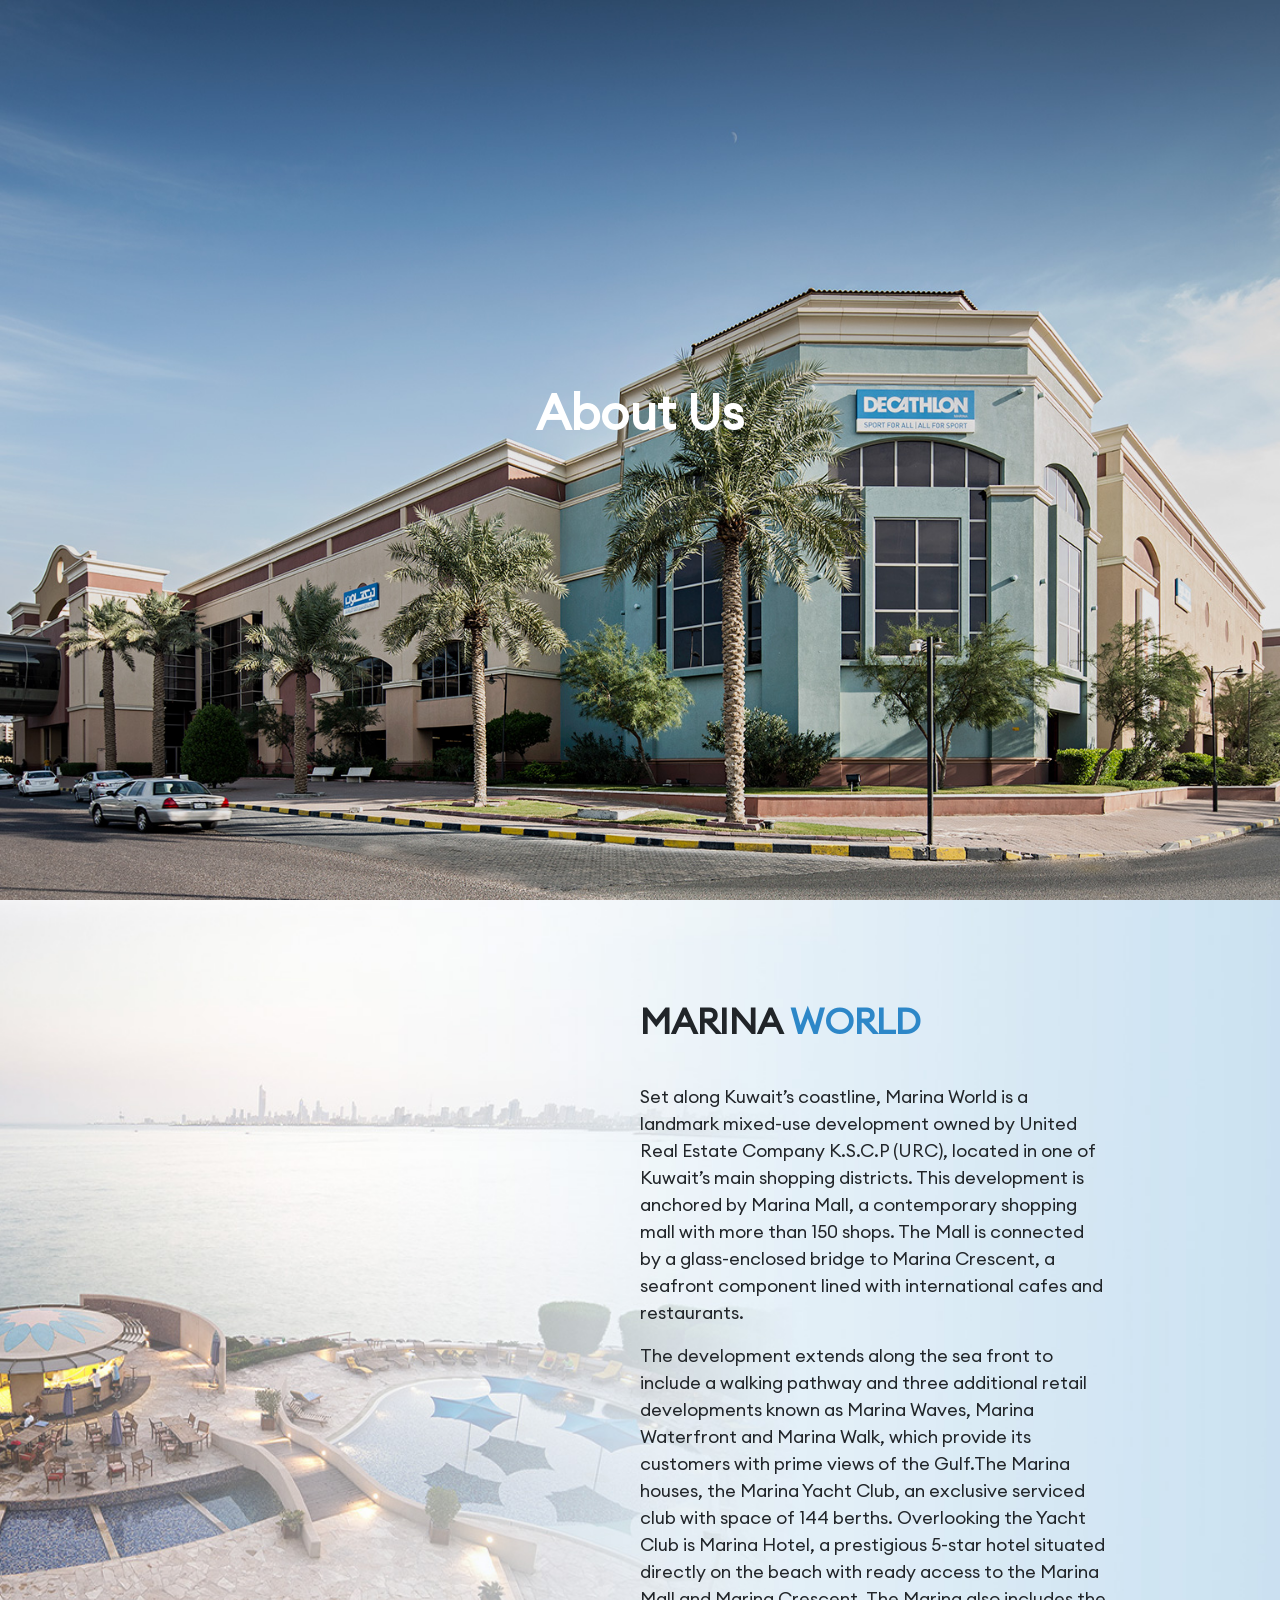
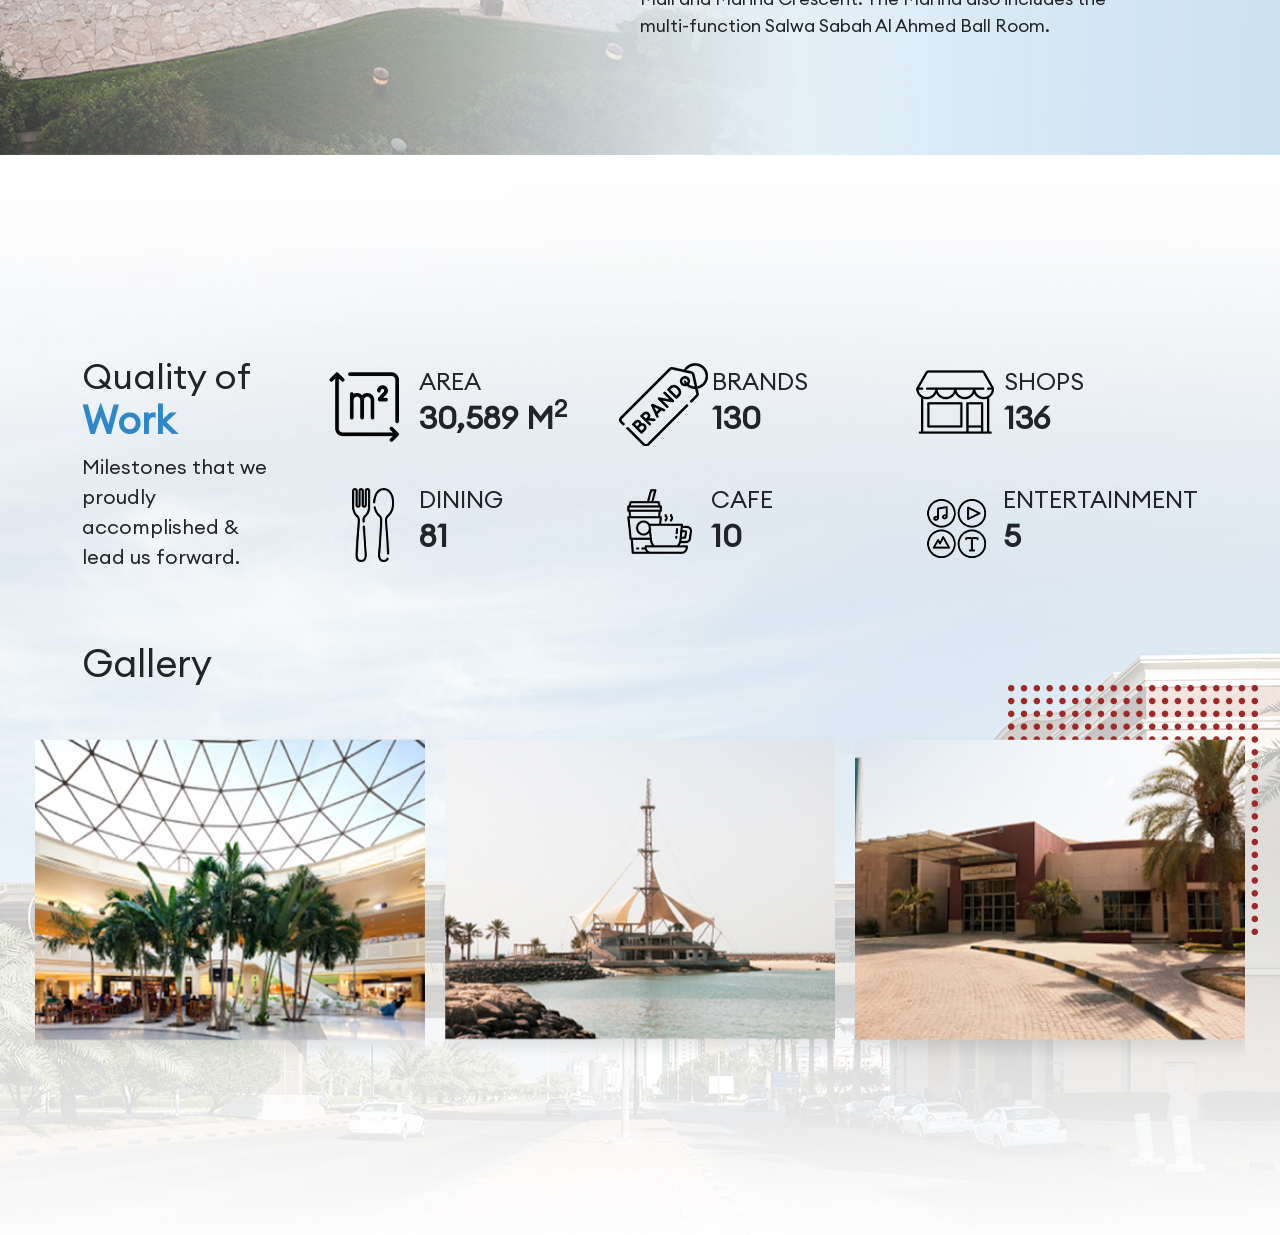
==== index.html @ edb0cd41 "renamed" ====
<!doctype html>
<html lang="en">

    <head>
        <!-- Required meta tags -->
        <meta charset="utf-8">
        <meta name="viewport" content="width=device-width, initial-scale=1">

        <!-- Bootstrap CSS -->
        <link href="https://cdn.jsdelivr.net/npm/bootstrap@5.0.2/dist/css/bootstrap.min.css" rel="stylesheet"
            integrity="sha384-EVSTQN3/azprG1Anm3QDgpJLIm9Nao0Yz1ztcQTwFspd3yD65VohhpuuCOmLASjC" crossorigin="anonymous">
        <link href="./assets/css/aboutus.css" rel="stylesheet" />
        <link rel="stylesheet" href="https://unpkg.com/aos@next/dist/aos.css" />
        <title>About Us</title>
    </head>

    <body>

        <section class="banner-about-us-background">
            <div data-aos="fade-left" data-aos-duration="1000"
            data-aos-anchor-placement="center-bottom" class="banner-content">
                <h2 class="banner-text-heading">
                    About Us
                </h2>
            </div>
        </section>

        <section class="about-us-second-marina-world-section">
            <div data-aos="fade-up"  data-aos-duration="1500"
            data-aos-anchor-placement="center-bottom" class="second-section-content-div">
                <h2>MARINA <span class="blue-text">WORLD</span></h2>
                <p>
                    Set along Kuwait’s coastline, Marina World is a landmark mixed-use development owned by
                    United Real Estate Company K.S.C.P (URC), located in one of Kuwait’s main shopping districts.
                    This development is anchored by Marina Mall, a contemporary shopping mall with more than 150 shops.
                    The Mall is connected by a glass-enclosed bridge to Marina Crescent, a seafront component lined with
                    international cafes and restaurants.
                </p>
                <p>
                    The development extends along the sea front to include a walking pathway and three additional retail
                    developments known as Marina Waves, Marina Waterfront and Marina Walk, which provide its customers
                    with prime views of the Gulf.The Marina houses, the Marina Yacht Club, an exclusive serviced club
                    with
                    space of 144 berths. Overlooking the Yacht Club is Marina Hotel, a prestigious 5-star hotel situated
                    directly
                    on the beach with ready access to the Marina Mall and Marina Crescent. The Marina also includes the
                    multi-function Salwa Sabah Al Ahmed Ball Room.
                </p>
            </div>
        </section>

        <section class="brand-section-background">
            <div class="container">
                <div class="quality-of-work-main-work-div">
                    <div>
                        <h2 class="quality-of-work-text"> Quality of <span class="blue-text work-heading">Work</span>
                        </h2>
                        <p class="quality-of-work-subtext">
                            Milestones that we proudly <br/> accomplished & lead us forward.
                        </p>
                    </div>
                    <div data-aos="fade-left" data-aos-duration="1000"
                    data-aos-anchor-placement="center-bottom" >
                        <div class="brand-inner-1">
                            <div class="brand-inner-div-area">
                                <div>
                                    <img src="./assets/images/area.png" />
                                </div>
                                <div>
                                    <p class="brands-text-head">
                                        Area
                                    </p>
                                    <h2 class="brands-text-head-bold">
                                        30,589 M<sup>2</sup>
                                    </h2>
                                </div>
                            </div>
                            <div class="brand-inner-div-area">
                                <div>
                                    <img src="./assets/images/brand.png" />
                                </div>
                                <div>
                                    <p class="brands-text-head">
                                        BRANDS
                                    </p>
                                    <h2 class="brands-text-head-bold">
                                       130
                                    </h2>
                                </div>
                            </div>
                            <div class="brand-inner-div-area">
                                <div>
                                    <img src="./assets/images/shop.png" />
                                </div>
                                <div>
                                    <p class="brands-text-head">
                                        SHOPS
                                    </p>
                                    <h2 class="brands-text-head-bold">
                                       136
                                    </h2>
                                </div>
                            </div>
                        </div>
                        <div class="brand-inner-1">
                            <div class="brand-inner-div-area">
                                <div>
                                    <img src="./assets/images/cutlary.png" />
                                </div>
                                <div>
                                    <p class="brands-text-head">
                                       DINING
                                    </p>
                                    <h2 class="brands-text-head-bold">
                                      81
                                    </h2>
                                </div>
                            </div>
                            <div class="brand-inner-div-area">
                                <div>
                                    <img src="./assets/images/coffee.png" />
                                </div>
                                <div>
                                    <p class="brands-text-head">
                                       CAFE
                                    </p>
                                    <h2 class="brands-text-head-bold">
                                        10
                                    </h2>
                                </div>
                            </div>
                            <div class="brand-inner-div-area">
                                <div>
                                    <img src="./assets/images/dgital.png" />
                                </div>
                                <div>
                                    <p class="brands-text-head">
                                        ENTERTAINMENT
                                    </p>
                                    <h2 class="brands-text-head-bold">
                                        5
                                    </h2>
                                </div>
                            </div>
                        </div>
                    </div>
                </div>
            </div>

           <div class="container">
            <div class="gallery-heading-div">
                <h2 class="gallery-heading">
                    Gallery
                </h2>
            </div>
                <div  data-aos="fade-up" data-aos-duration="1000"
                data-aos-anchor-placement="center-bottom" class="gallery-div">
                    <div class="gallery-img-div">
                        <img class="gallery-img" src="./assets/images/gallery1.png"/>
                    </div>
                    <div class="gallery-img-div">  <img  class="gallery-img" src="./assets/images/gallery2.png"/></div>
                    <div class="gallery-img-div">  <img  class="gallery-img" src="./assets/images/gallery3.png"/></div>
                    <div class="dot-square-div">
                        <img class="dot-square-img" src="./assets/images/dots-square.png"/>
                    </div>
                </div>
            </div> 
        </section>

   

        <script src="https://cdn.jsdelivr.net/npm/bootstrap@5.0.2/dist/js/bootstrap.bundle.min.js"
            integrity="sha384-MrcW6ZMFYlzcLA8Nl+NtUVF0sA7MsXsP1UyJoMp4YLEuNSfAP+JcXn/tWtIaxVXM"
            crossorigin="anonymous">
        </script>
            
        <script src="https://unpkg.com/aos@next/dist/aos.js"></script>
            <script>
              AOS.init();
            </script>

    </body>

</html>
---- assets/css/aboutus.css ----
@font-face {
	font-family: 'euc-light';
	src: url(../fonts/Euclid-Circular-A-Light.ttf);
}
@font-face {
	font-family: 'euc-regular';
	src: url(../fonts/Euclid-Circular-A-Regular.ttf);
}
@font-face {
	font-family: 'euc-medium';
	src: url(../fonts/Euclid-Circular-A-Medium.ttf);
}
@font-face {
	font-family: 'euc-semibold';
	src: url(../fonts/Euclid-Circular-A-SemiBold.ttf);
}
@font-face {
	font-family: 'euc-bold';
	src: url(../fonts/Euclid-Circular-A-Bold.ttf);
}
* {
	box-sizing: border-box;
}
html {
    overflow-x: hidden;
}
html, body {
	margin: 0;
	padding: 0;
	font-family: 'euc-regular', sans-serif;
	background: #ffffff;
	overflow-x: hidden;
}
p {
	font-family: 'euc-regular', sans-serif;
}
.banner-about-us-background{
    background-image: url(../images/banner.jpg);
    background-position: center;
    background-repeat: no-repeat;
    background-size: cover;
     height: 100vh;
     position: relative;
}

.banner-about-us-background .banner-content{
    position: absolute;
    left:0;
    right: 0;
    margin: 0 auto;
    bottom: 50%;
    text-align: center;
    
    
}

.banner-about-us-background .banner-content .banner-text-heading{
    color:white;
    font-size: 48px;
    font-family: 'euc-regular';
    font-weight: 600;
}

.about-us-second-marina-world-section{
    background-image: url(../images/about-back.jpg);
    background-repeat: no-repeat;
    background-position: center;
    background-size: cover;
    height: 100%;
    display: flex;
    justify-content: flex-end;
    align-items: center;
    padding: 100px 300px;
}

.about-us-second-marina-world-section .second-section-content-div{
    width: 50%;
    max-width: 550px; 
    font-family: 'euc-regular';
}

.about-us-second-marina-world-section .second-section-content-div h2{
    font-size: 36px;
    margin-bottom: 40px;
    font-weight: 600;
}
.about-us-second-marina-world-section .second-section-content-div p{
    font-size: 18px;
    font-weight: 500;
}
.blue-text {
	color: #2d87c8;
}

.brand-section-background{
    background-image: url(../images/brands-back.jpg);
    height: 100%;
    background-repeat: no-repeat;
    background-position: center;
    padding:150px 0px
}

.quality-of-work-main-work-div{
    display: flex;
    /* justify-content: space-between; */
    align-items: flex-start;
    padding: 50px 0px;
    gap:80px;
}
.quality-of-work-text{
    font-family: 'euc-regular';
    font-size: 36px;  
}
.work-heading{
    font-family: 'euc-regular';
    font-size:38px;
    font-weight: 700;
}
.gallery-heading{
    font-family: 'euc-regular';
    font-size:38px;
    
}
.brand-inner-1{
    display: flex;
    justify-content: space-between;
    align-items: center;
    /* gap:80px; */
    padding-bottom:20px;
}
.brand-inner-div-area{
    display: flex; 
    align-items: center;
    min-width: 300px;
}
.brands-text-head{
    font-family: 'euc-regular';
    font-size: 24px;
    margin-bottom: 0px;
    text-transform: uppercase;
}
.brands-text-head-bold{
    font-weight: 600;
}
.quality-of-work-subtext{
    font-size: 20px;
}
.gallery-div{
    display: flex;
    align-items: center;
    justify-content: space-between;
    position: relative;
 
}
.gallery-img-div{
    z-index:3;
}
.gallery-img{
    max-width: 420px;  
    z-index: 3;
}
.dot-square-div{
    position: absolute;
    z-index:1;
    right: -80px;
    top:-40px
}

@media (max-width :1440.99px){
  .about-us-second-marina-world-section{
    padding:100px 172px;
  }
  .quality-of-work-main-work-div{
    gap:50px;
  }
  .brand-inner-div-area{
    min-width: 292px;
  }
  .gallery-div{
    justify-content: center;
    gap:20px;
  }
  .gallery-img{
    max-width: 390px;
  }
  .dot-square-div{
    right: -60px;
    top:-10px
  }
}

@media (max-width:1024.99px){
   
    .about-us-second-marina-world-section{
        padding:100px 0px;
    }
    .about-us-second-marina-world-section .second-section-content-div{
        margin: 0 auto;
        text-align: center;
    }
    .quality-of-work-main-work-div{
       flex-wrap: wrap;
    }
    .gallery-heading-div{
        
        padding-top: 50px;
    }
    .about-us-second-marina-world-section .second-section-content-div{
        width: 60%;
        max-width: 650px; 
        font-family: 'euc-regular';
    }
    
}

@media (max-width:768.99px){
  .brand-section-background{
    padding:50px 0px;
  }
    .about-us-second-marina-world-section .second-section-content-div{
        width: 70%;
        max-width: 650px; 
        font-family: 'euc-regular';
    }
    .quality-of-work-main-work-div{
        flex-direction: column;
        align-items: center;
    }
    .brand-inner-1{
        flex-direction: column;
    }
    .brand-inner-div-area{
        padding-bottom: 10px;
    }
    .gallery-div{
        flex-direction: column;
    }
    .gallery-heading-div{
        text-align: center;
        padding-bottom: 30px;
    }
    .brand-section-background{
        background-repeat: repeat;
    }
}

@media (max-width:414px){
    .gallery-img{
        max-width: 300px;
    }
    .gallery-div{
        gap:0px;
    }
    .dot-square-img{
        max-width: 150px;
    }
    .dot-square-div{
        right: 2px;
        top:8px;
    }
}
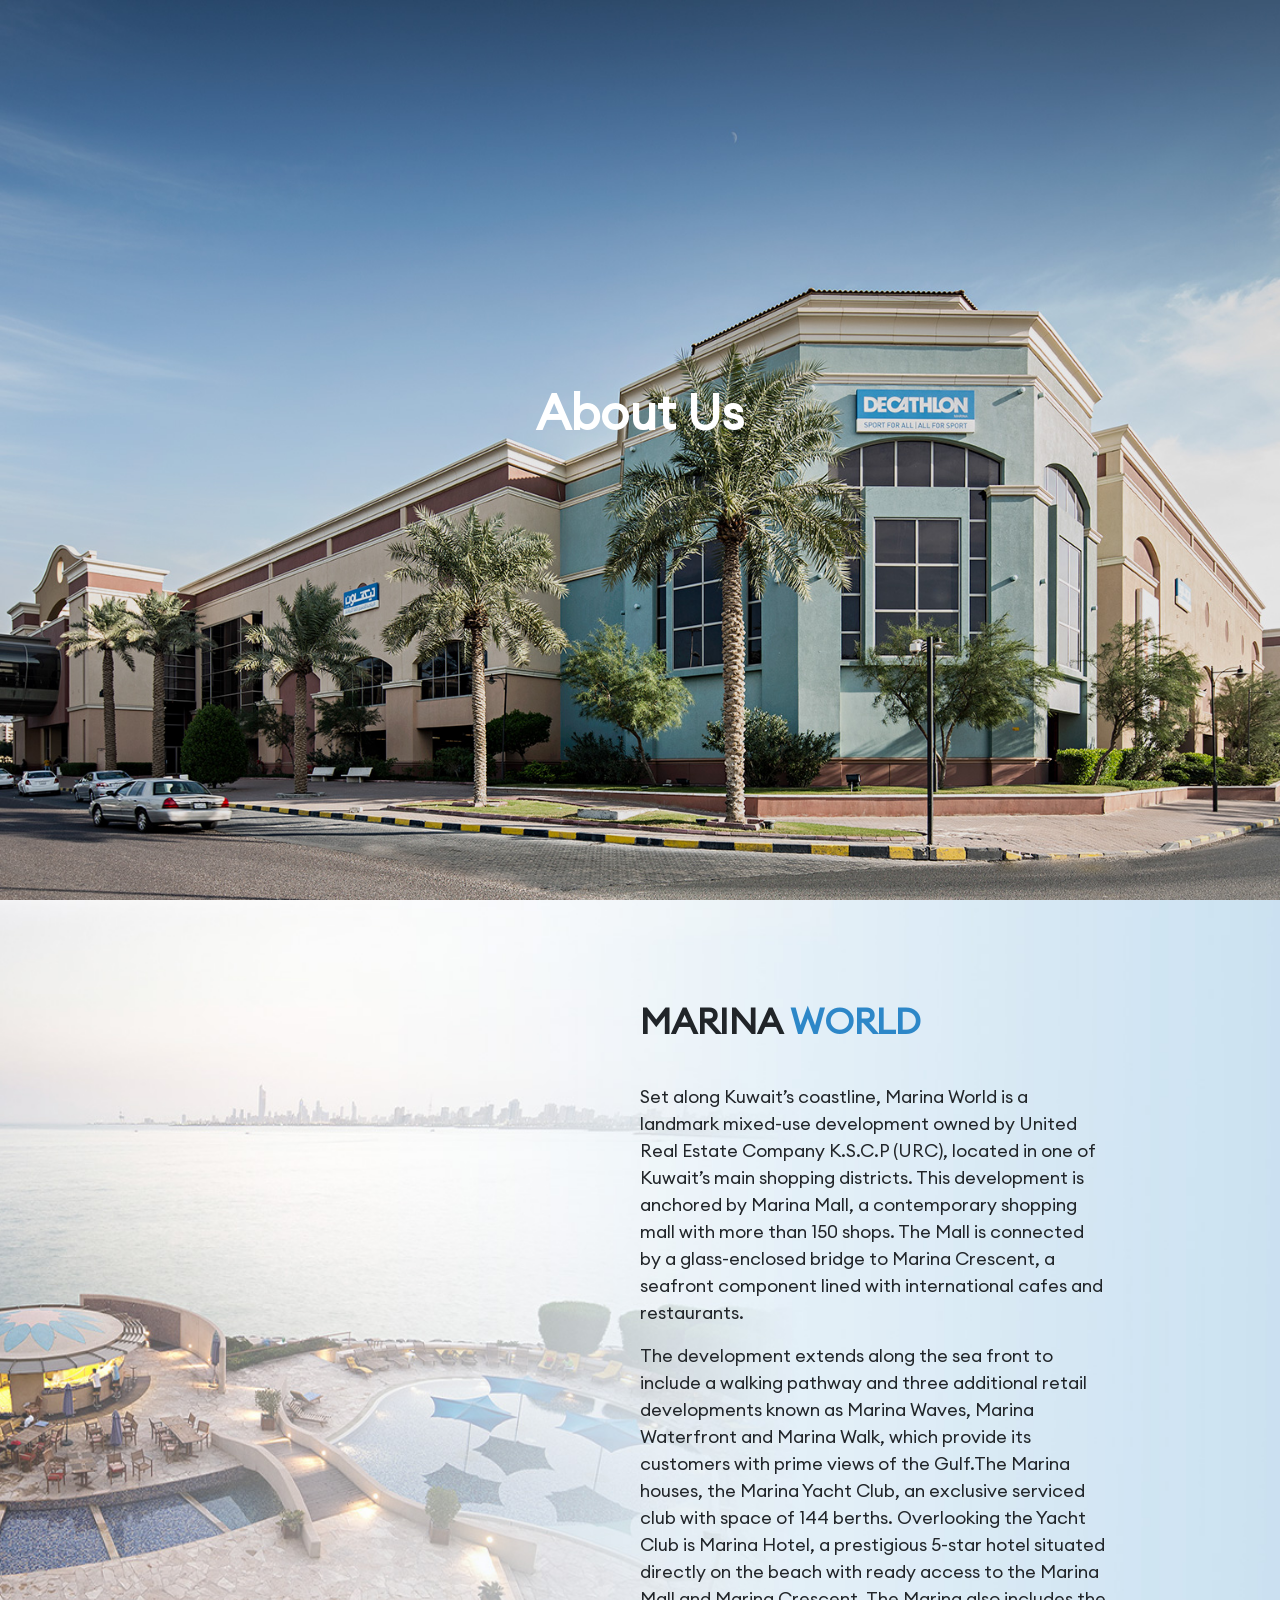
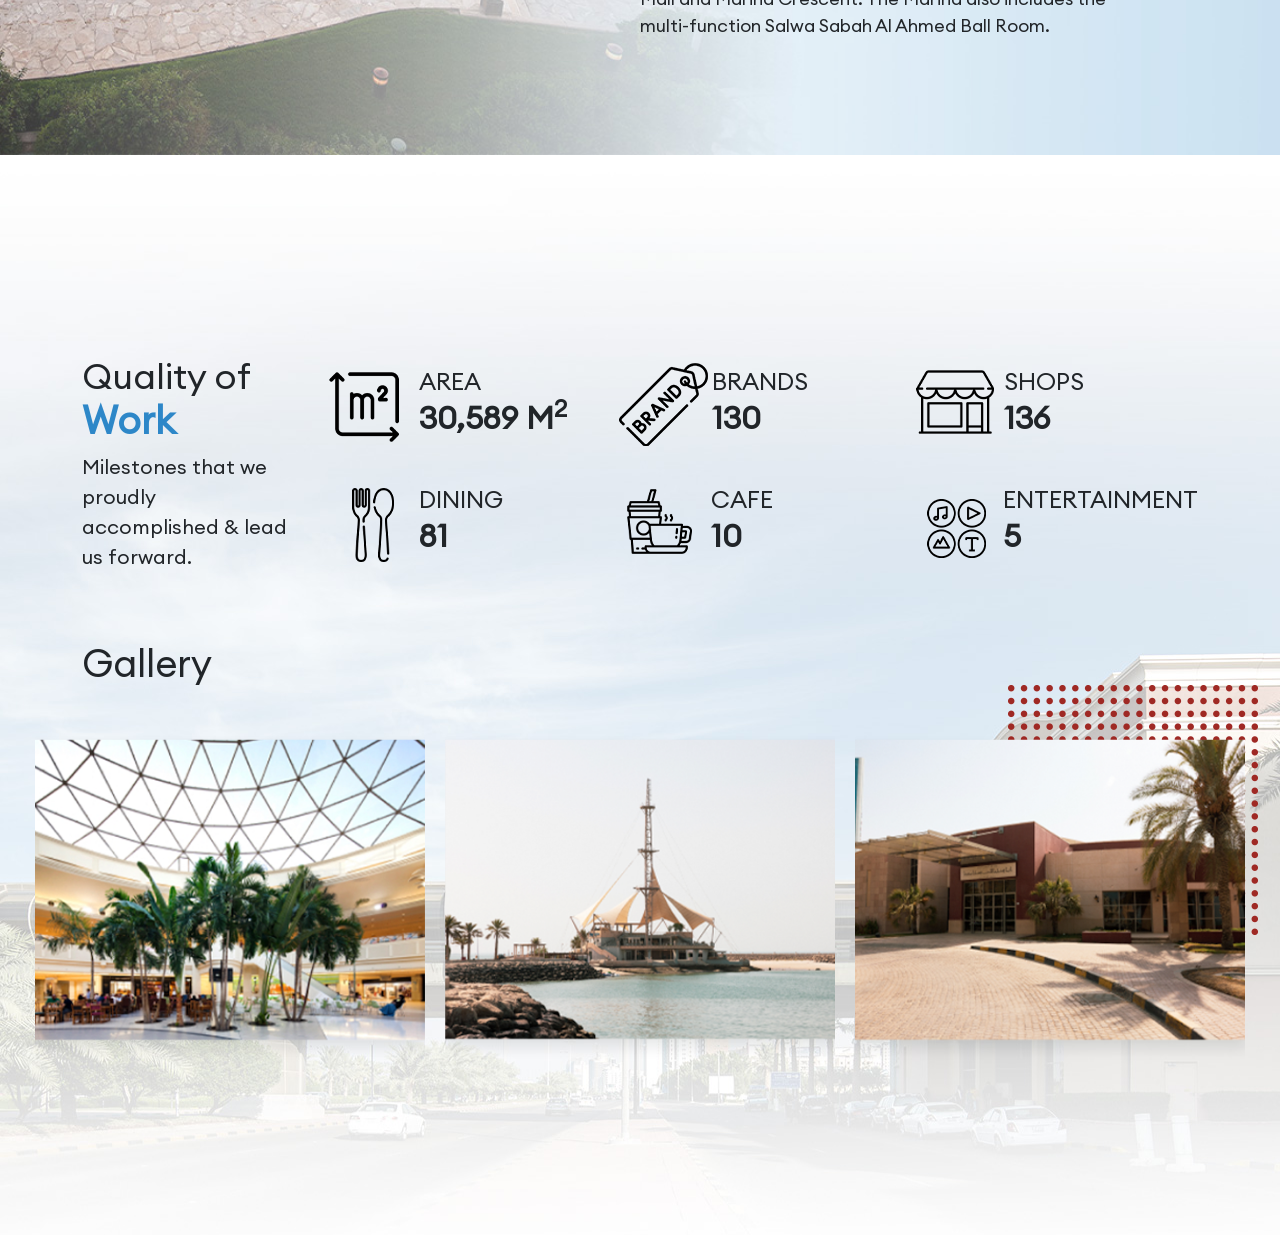
==== commit 7f8728f7: "hover updated" ====
--- a/index.html
+++ b/index.html
@@ -52,7 +52,8 @@
         <section class="brand-section-background">
             <div class="container">
                 <div class="quality-of-work-main-work-div">
-                    <div>
+                    <div data-aos="fade-right" data-aos-duration="1000"
+                    data-aos-anchor-placement="center-bottom">
                         <h2 class="quality-of-work-text"> Quality of <span class="blue-text work-heading">Work</span>
                         </h2>
                         <p class="quality-of-work-subtext">
@@ -148,12 +149,13 @@
             </div>
 
            <div class="container">
-            <div class="gallery-heading-div">
+            <div class="gallery-heading-div" data-aos="fade-right" data-aos-duration="1000"
+                data-aos-anchor-placement="center-bottom" >
                 <h2 class="gallery-heading">
                     Gallery
                 </h2>
             </div>
-                <div  data-aos="fade-up" data-aos-duration="1000"
+                <div data-aos="fade-up" data-aos-duration="1000"
                 data-aos-anchor-placement="center-bottom" class="gallery-div">
                     <div class="gallery-img-div">
                         <img class="gallery-img" src="./assets/images/gallery1.png"/>
@@ -179,6 +181,7 @@
               AOS.init();
             </script>
 
+
     </body>
 
 </html>
--- a/assets/css/aboutus.css
+++ b/assets/css/aboutus.css
@@ -132,6 +132,12 @@
     display: flex; 
     align-items: center;
     min-width: 300px;
+    cursor: pointer;
+    transition: 0.2s ease-in-out all;
+}
+
+.brand-inner-div-area:hover{
+    transform: scale(1.1);
 }
 .brands-text-head{
     font-family: 'euc-regular';
@@ -154,10 +160,16 @@
 }
 .gallery-img-div{
     z-index:3;
+    transition: 0.2s ease-in-out all;
+}
+.gallery-img-div:hover{
+    transform: scale(1.05);
+    cursor: pointer;
 }
 .gallery-img{
     max-width: 420px;  
     z-index: 3;
+
 }
 .dot-square-div{
     position: absolute;
@@ -171,7 +183,7 @@
     padding:100px 172px;
   }
   .quality-of-work-main-work-div{
-    gap:50px;
+    gap:30px;
   }
   .brand-inner-div-area{
     min-width: 292px;
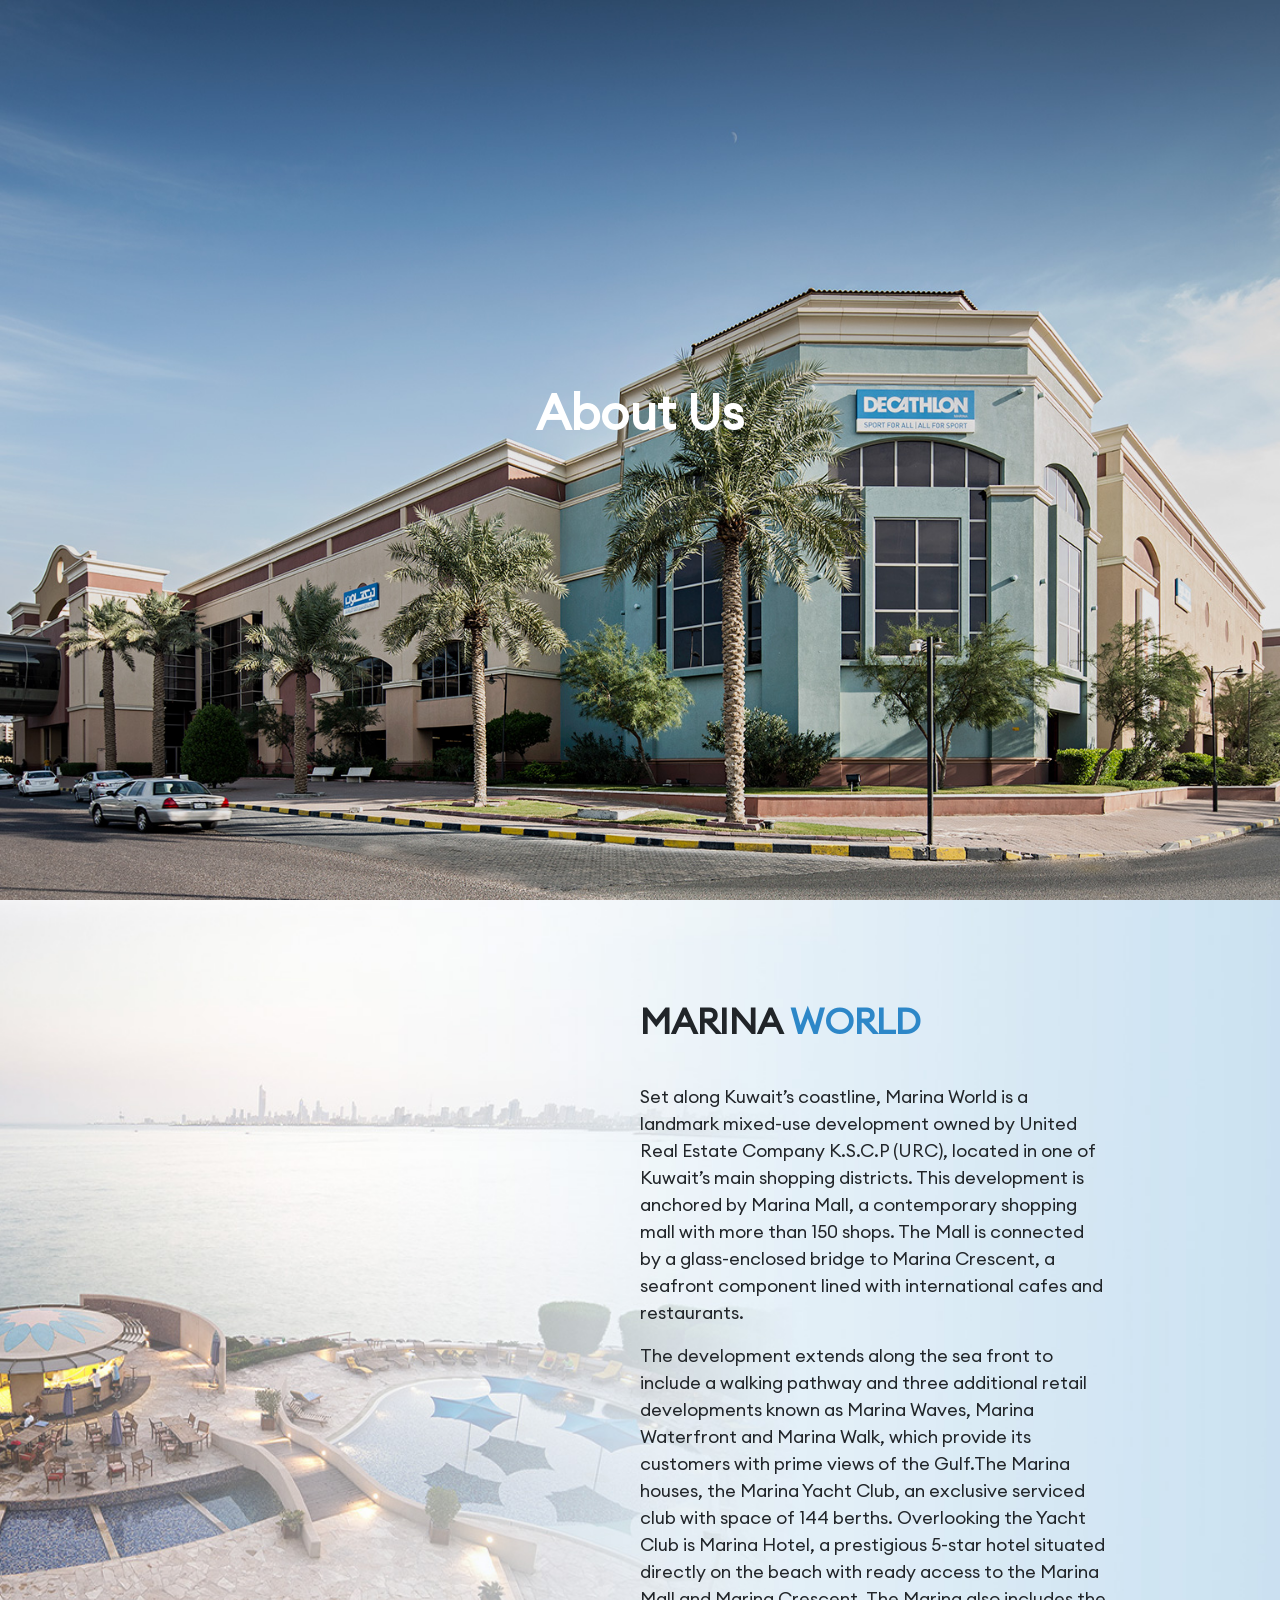
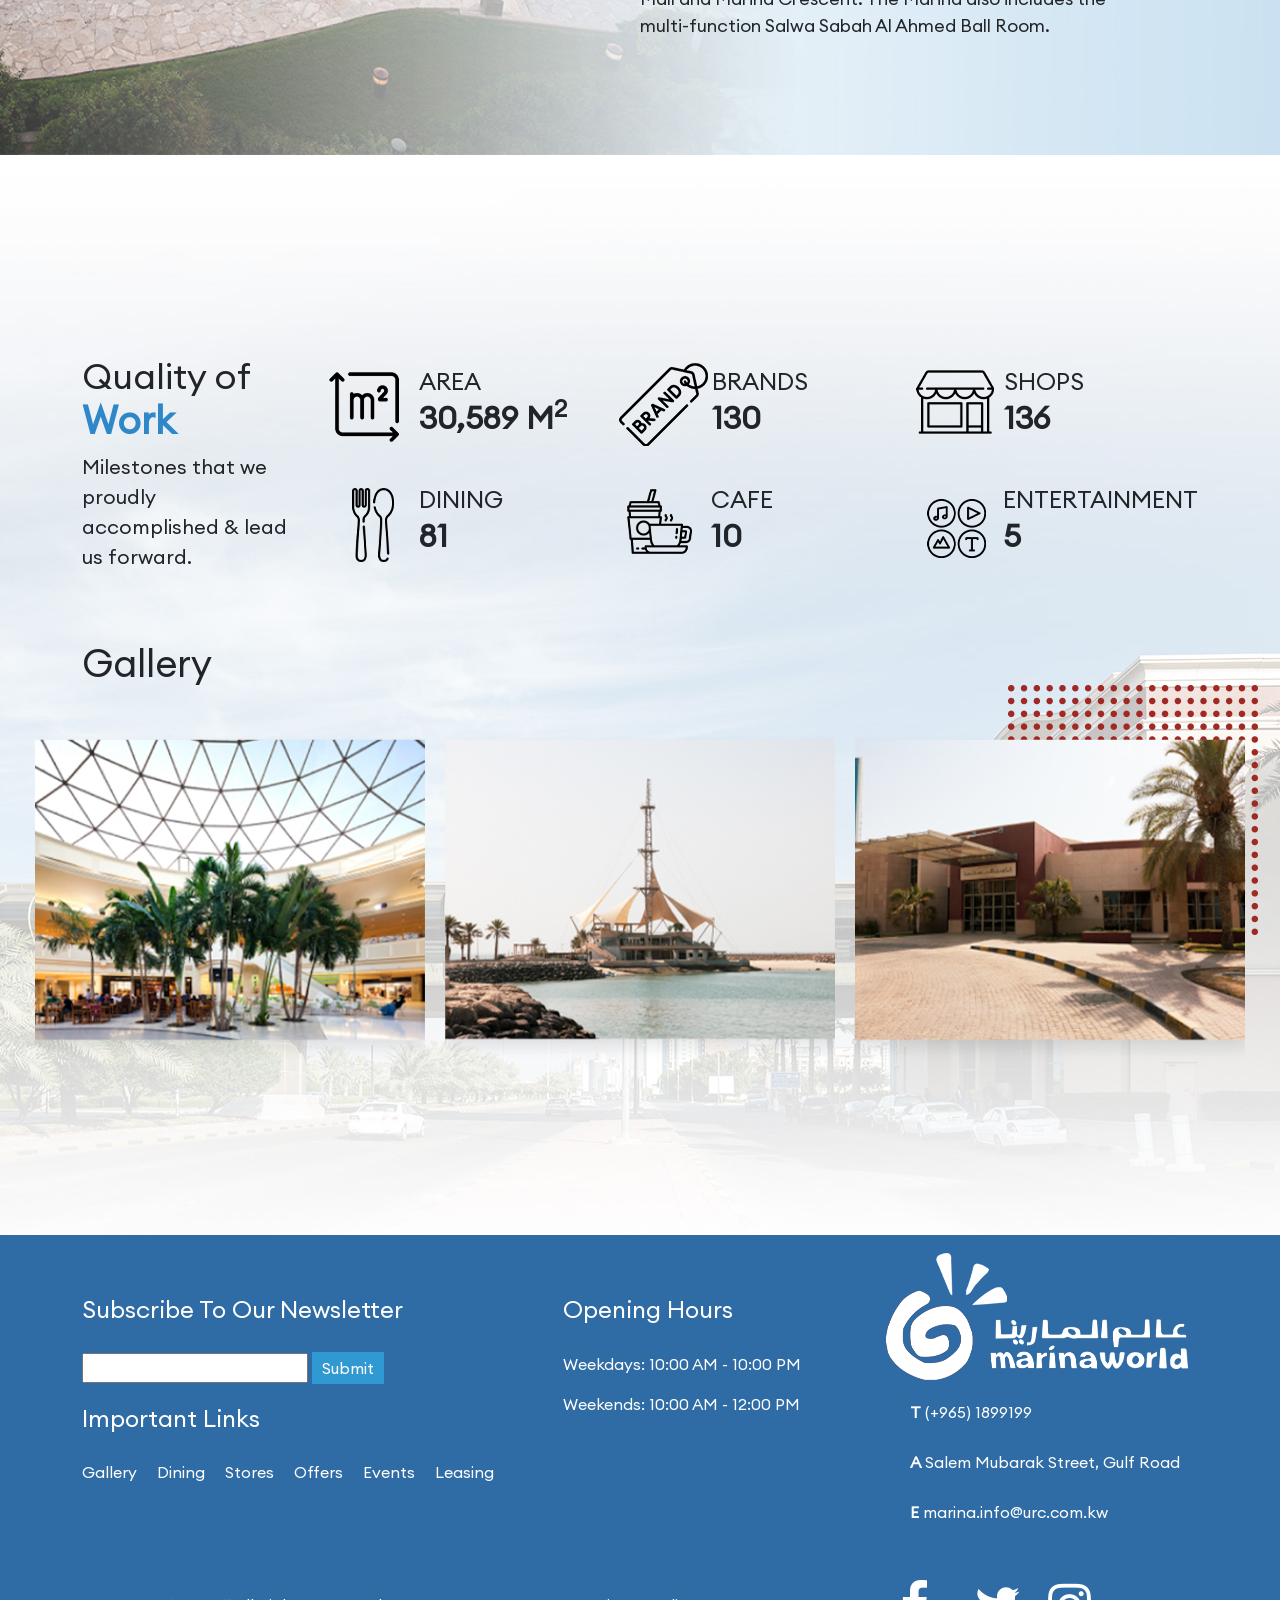
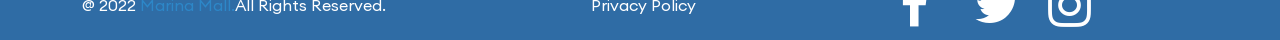
==== commit 5895b184: "footer added" ====
--- a/index.html
+++ b/index.html
@@ -11,6 +11,8 @@
             integrity="sha384-EVSTQN3/azprG1Anm3QDgpJLIm9Nao0Yz1ztcQTwFspd3yD65VohhpuuCOmLASjC" crossorigin="anonymous">
         <link href="./assets/css/aboutus.css" rel="stylesheet" />
         <link rel="stylesheet" href="https://unpkg.com/aos@next/dist/aos.css" />
+        <link rel="stylesheet" href="https://cdnjs.cloudflare.com/ajax/libs/font-awesome/4.7.0/css/font-awesome.min.css">
+
         <title>About Us</title>
     </head>
 
@@ -169,7 +171,56 @@
             </div> 
         </section>
 
-   
+        <section class="footer-section">
+            <div class="container">
+               <div class="footer-div-outer"> 
+                    <div class="subscribe-div">
+                        <div><h4 class="footer-h4">Subscribe To Our Newsletter</h4>
+                        <input type="search"> <button class="button-blue">Submit</button></div>
+                        
+                        <div>
+                            <h4 class="footer-h4">
+                                Important Links
+                            </h4>
+                            <ul class="important-links-ul">
+                                <li>Gallery</li>
+                                <li>Dining</li>
+                                <li>Stores</li>
+                                <li>Offers</li>
+                                <li>Events</li>
+                                <li>Leasing</li>
+                            </ul>
+                        </div>
+                    </div>
+                    <div class="hours-div">
+                        <h4 class="footer-h4">
+                            Opening Hours
+                        </h4>
+                        <p>Weekdays: 10:00 AM - 10:00 PM</p>
+                        <p>Weekends: 10:00 AM - 12:00 PM</p>
+                    </div>
+                    <div>
+                        <img src="./assets/images/logo.png"/>
+                        <div class="address-div">
+                          <p>  <strong>T</strong> (+965) 1899199</p>
+                          <p> <strong>A</strong> Salem Mubarak Street, Gulf Road </p> 
+                            <p> <strong>E</strong> marina.info@urc.com.kw</p>
+                        </div>
+                    </div>
+            </div>
+            <div class="footer-bottom">
+                <div class="footer-bottom-flex">
+                    <div>@ 2022 <span class="blue-text">Marina Mall.</span>All Rights Reserved.</div>
+                    <div>Privacy Policy</div>
+                    <div>
+                        <a href="#" class="fa fa-facebook icon"></a>
+                        <a href="#" class="fa fa-twitter icon"></a>
+                        <a href="#" class="fa fa-instagram icon"></a>
+                    </div>
+                </div>
+            </div>
+            </div>
+        </section>
 
         <script src="https://cdn.jsdelivr.net/npm/bootstrap@5.0.2/dist/js/bootstrap.bundle.min.js"
             integrity="sha384-MrcW6ZMFYlzcLA8Nl+NtUVF0sA7MsXsP1UyJoMp4YLEuNSfAP+JcXn/tWtIaxVXM"
--- a/assets/css/aboutus.css
+++ b/assets/css/aboutus.css
@@ -178,6 +178,62 @@
     top:-40px
 }
 
+.footer-section{
+    background-color: #2f6ca5;
+    color:white;
+}
+.footer-div-outer{
+    display: flex;
+    justify-content: space-between;
+    align-items: flex-start;
+}
+.subscribe-div{
+    padding:40px 0px;
+}
+.hours-div{
+    padding:40px 0px;
+}
+.footer-h4{
+    padding:20px 0px;
+}
+.important-links-ul{
+    display: flex;
+    list-style-type: none;
+    gap: 20px;
+    margin:0;
+    padding:0px 0;
+    transition: 0.2s all ease-in;
+}
+
+.important-links-ul li:hover{
+    transform: scale(1.1);
+    cursor: pointer;
+}
+.address-div{
+    padding-left: 40px;
+}
+
+.address-div p{
+    padding-bottom: 10px;
+}
+.button-blue{
+    background-color: #3099d2;
+    color: white;
+    border: none;
+    padding: 4px 10px;
+}
+.footer-bottom-flex{ 
+    padding: 30px 80px 10px 0px ;
+    display: flex;
+    justify-content: space-between;
+    align-items: center;
+}
+.icon{
+    color:white;
+    text-decoration: none;
+    font-size: 50px !important;
+    width: 70px;
+}
 @media (max-width :1440.99px){
   .about-us-second-marina-world-section{
     padding:100px 172px;
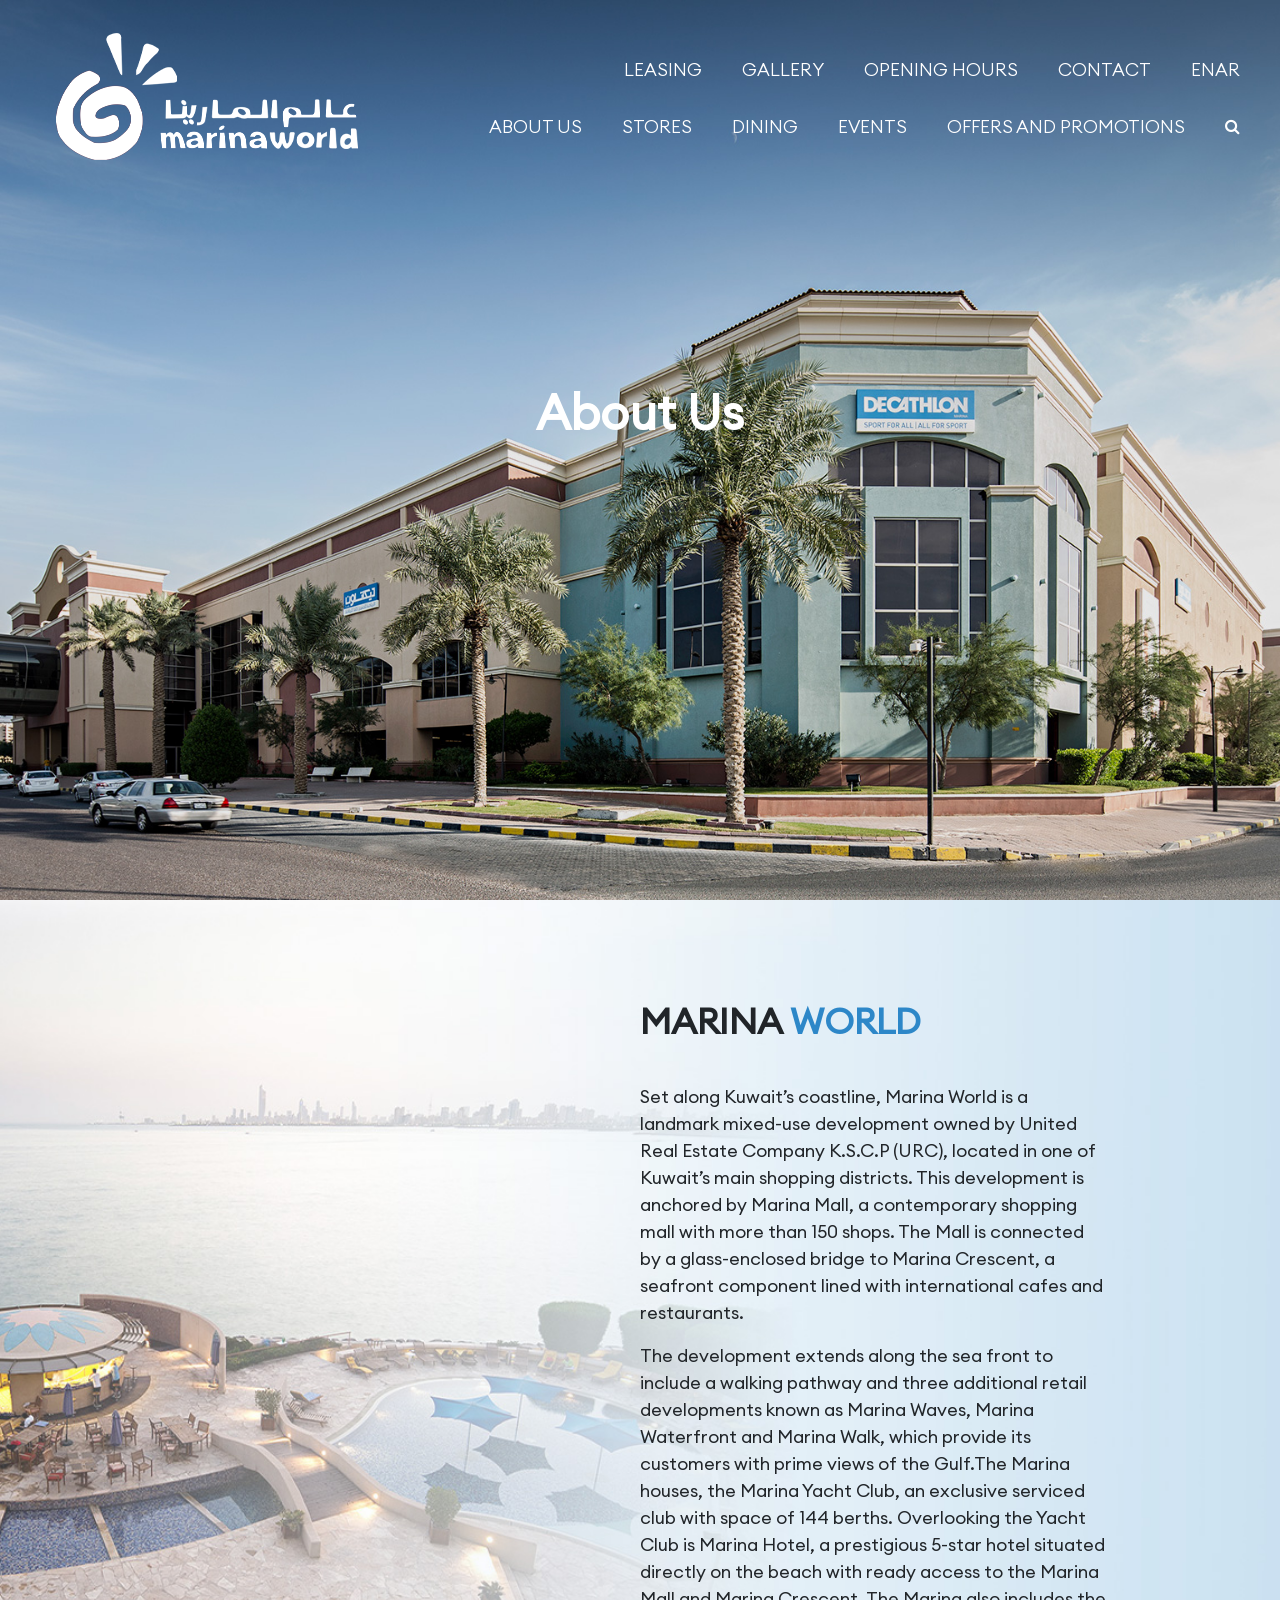
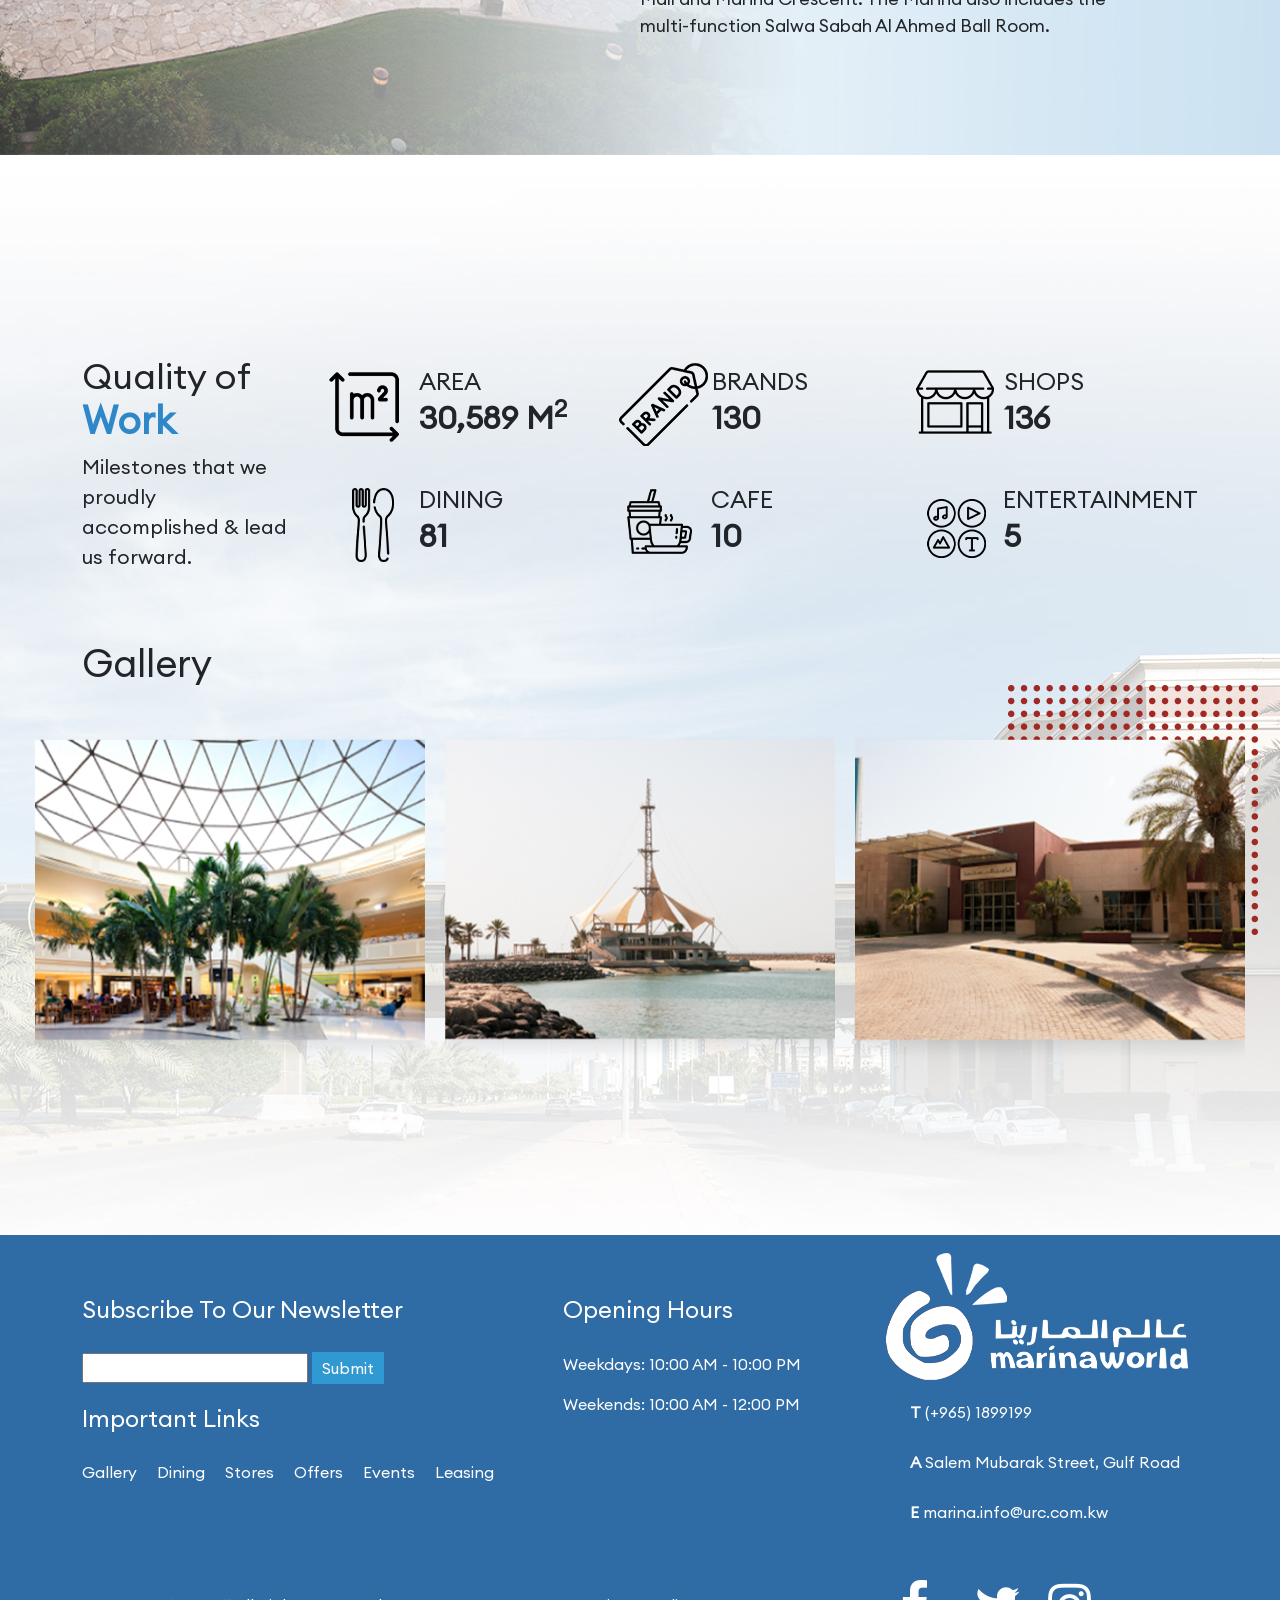
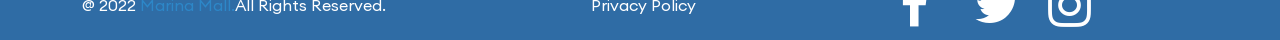
==== commit 7b111376: "header added:" ====
--- a/index.html
+++ b/index.html
@@ -17,7 +17,73 @@
     </head>
 
     <body>
-
+        <header class="main-header">
+            <div class="mm-wrapper">
+                <div class="header-row">
+                    <div class="header-left">
+                        <div class="brand">
+                            <a href="#">
+                                <img src="assets/images/logo.png" />
+                            </a>
+                        </div>
+                    </div>
+                    <div class="header-right">
+                        <div class="header-right-top">
+                            <ul class="top-menu">
+                                <li>
+                                    <a href="#">Leasing</a>
+                                </li>
+                                <li>
+                                    <a href="#">Gallery</a>
+                                </li>
+                                <li>
+                                    <a href="#">Opening Hours</a>
+                                </li>
+                                <li>
+                                    <a href="#">Contact</a>
+                                </li>
+                            </ul>
+                            <div class="header-language">
+                                <div class="lang-box">
+                                    <ul class="lang-btns">
+                                        <li>
+                                            <a href="#">EN</a>
+                                        </li>
+                                        <li>
+                                            <a href="#">AR</a>
+                                        </li>
+                                    </ul>
+                                </div>
+                            </div>
+                        </div>
+                        <div class="header-right-main">
+                            <ul class="main-menu">
+                                <li>
+                                    <a href="#">About Us</a>
+                                </li>
+                                <li>
+                                    <a href="#">Stores</a>
+                                </li>
+                                <li>
+                                    <a href="#">Dining</a>
+                                </li>
+                                <li>
+                                    <a href="#">Events</a>
+                                </li>
+                                <li>
+                                    <a href="#">Offers and Promotions</a>
+                                </li>
+                            </ul>
+                            <div class="header-search">
+                                <a href="#" id="header-search-btn">
+                                   <a style="color:white;text-decoration: none;cursor: pointer;" class="fa fa-search"></a>
+                                </a>
+                            </div>
+                        </div>
+                    </div>
+                </div>
+            </div>
+        </header>
         <section class="banner-about-us-background">
             <div data-aos="fade-left" data-aos-duration="1000"
             data-aos-anchor-placement="center-bottom" class="banner-content">
--- a/assets/css/aboutus.css
+++ b/assets/css/aboutus.css
@@ -30,6 +30,44 @@
 	font-family: 'euc-regular', sans-serif;
 	background: #ffffff;
 	overflow-x: hidden;
+}
+.main-header {
+    position: absolute;
+    top: 0;
+    left: 0;
+    width: 100%;
+    z-index: 2;
+}
+.header-row {
+    display: flex;
+    justify-content: space-between;
+    align-items: center;
+    padding: 15px 40px;
+}
+.header-right-top, .header-right-main {
+    display: flex;
+    justify-content: flex-end;
+    align-items: center;
+    padding: 15px 0;
+}
+.header-right ul {
+    display: flex;
+    padding: 0;
+    margin: 0;
+    list-style: none;
+}
+.header-right ul li {
+    margin-right: 40px;
+}
+.header-right ul li a {
+    font-size: 18px;
+    font-family: 'euc-light', sans-serif;
+    color: #ffffff;
+    text-transform: uppercase;
+    text-decoration: none;
+}
+.header-right .lang-btns li {
+    margin-right: 0;
 }
 p {
 	font-family: 'euc-regular', sans-serif;
@@ -234,6 +272,7 @@
     font-size: 50px !important;
     width: 70px;
 }
+ 
 @media (max-width :1440.99px){
   .about-us-second-marina-world-section{
     padding:100px 172px;
@@ -310,6 +349,19 @@
     .brand-section-background{
         background-repeat: repeat;
     }
+    .footer-div-outer{
+        flex-direction: column;
+    }
+    .footer-bottom-flex{
+        flex-direction: column;
+        align-items: flex-start;
+        gap:20px;
+    }
+    .icon{
+        font-size: 30px !important;
+        width: 35px;
+    }
+    
 }
 
 @media (max-width:414px){
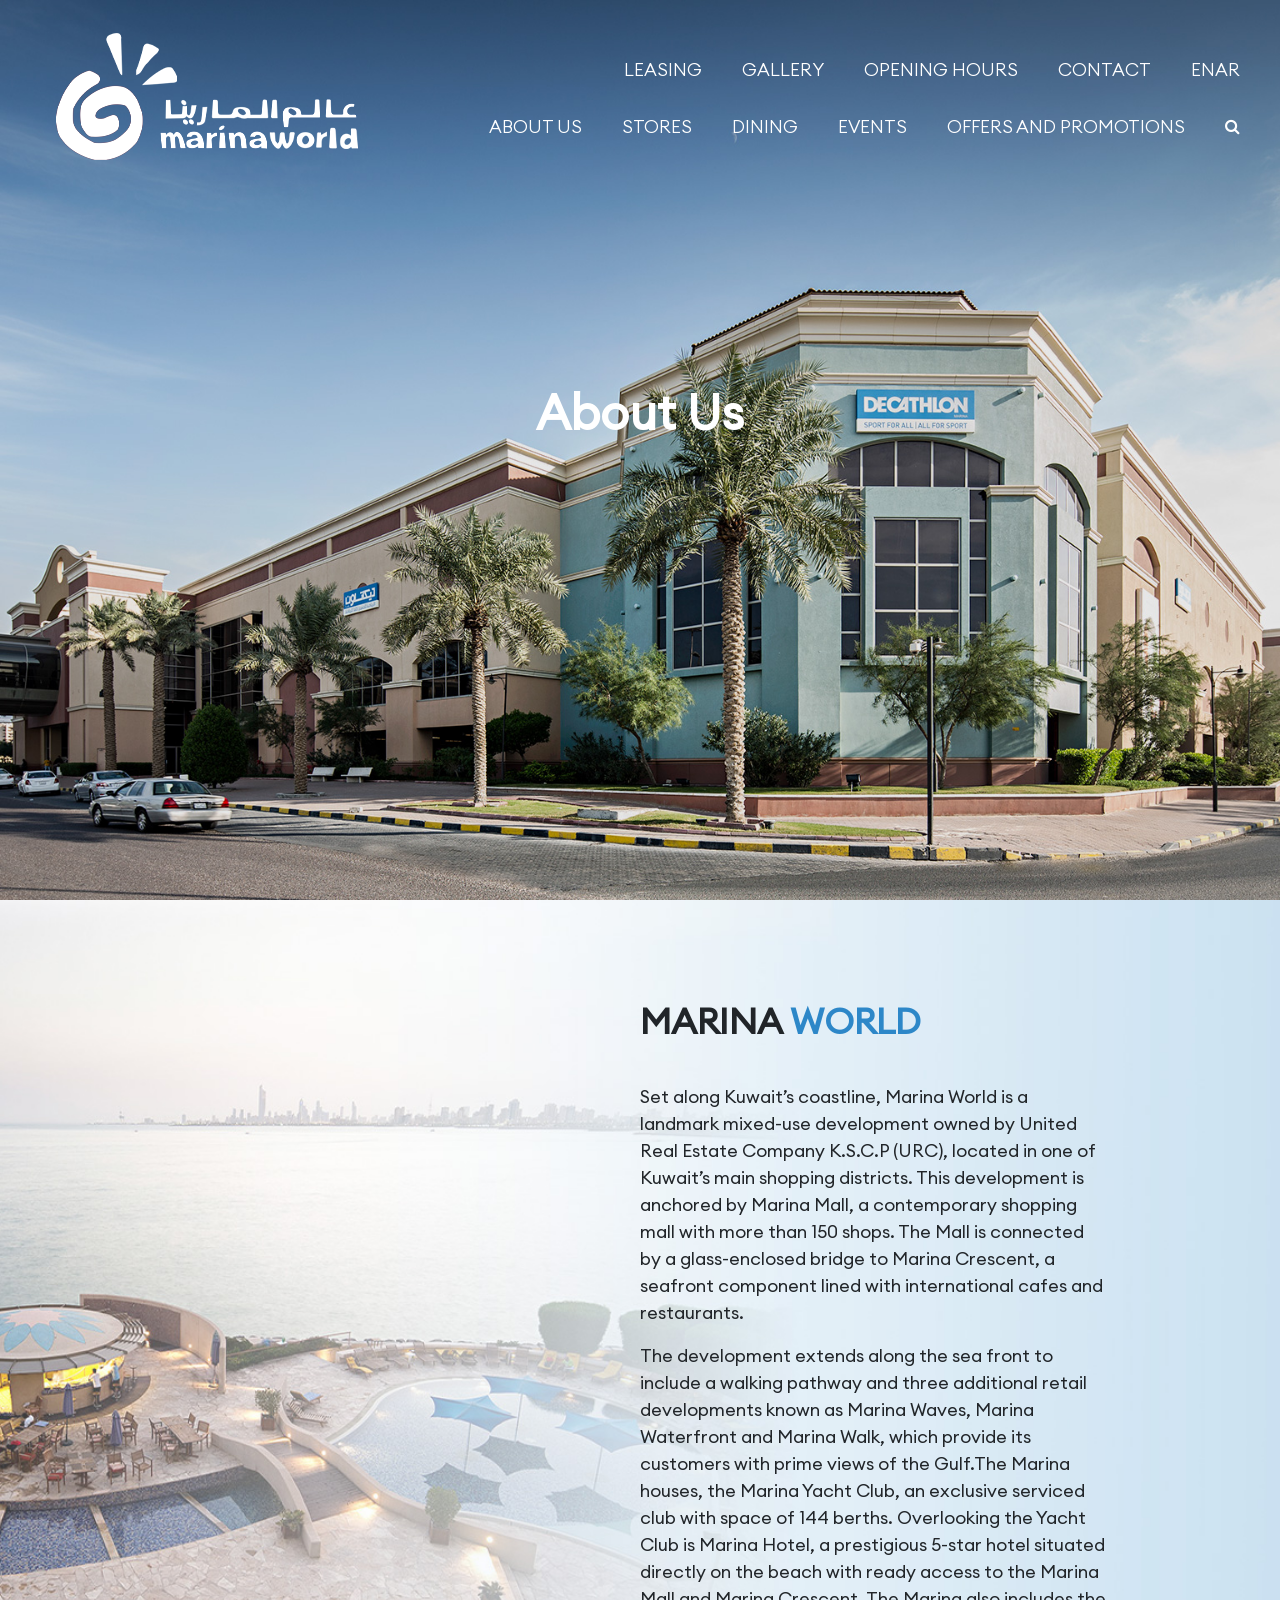
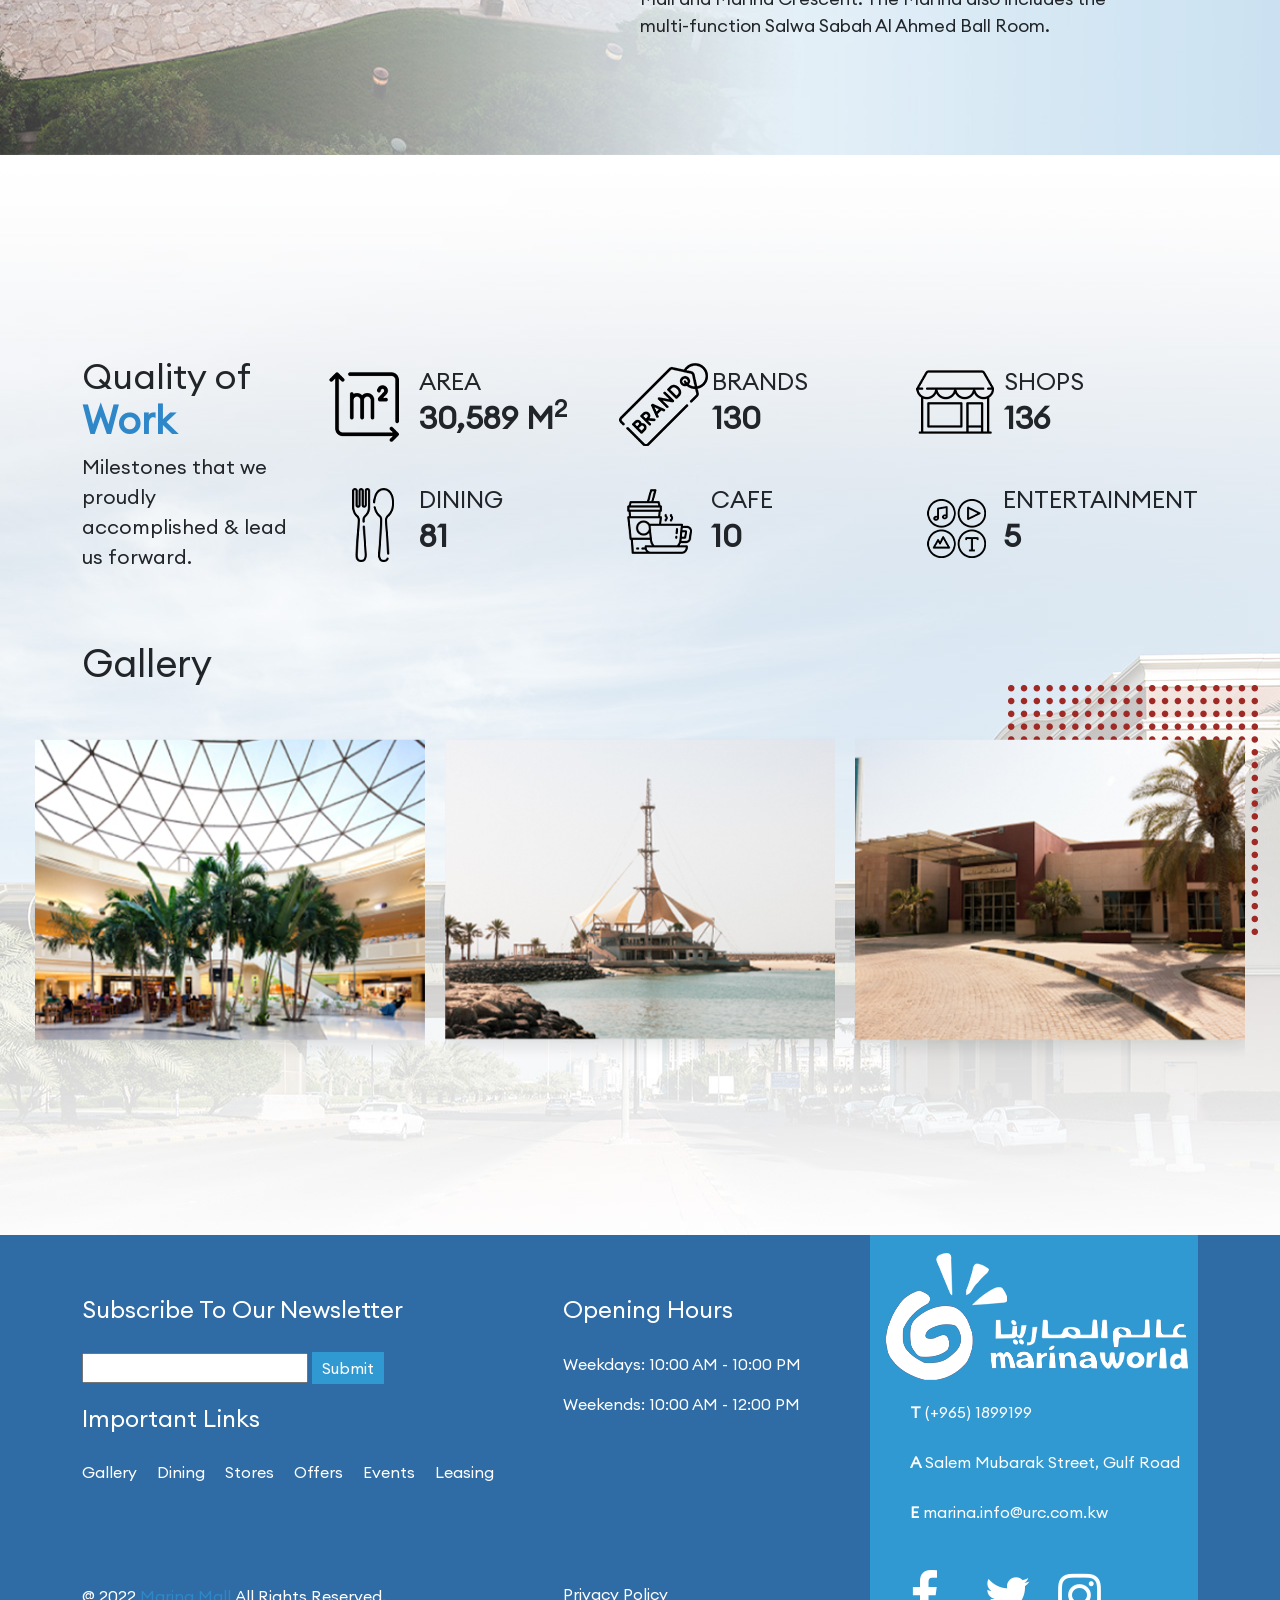
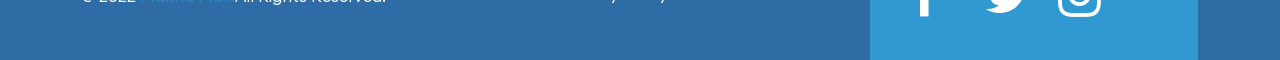
==== commit eb30ab5b: "added" ====
--- a/index.html
+++ b/index.html
@@ -257,6 +257,7 @@
                                 <li>Leasing</li>
                             </ul>
                         </div>
+                        <div style="padding-top:100px;">@ 2022 <span class="blue-text">Marina Mall.</span>All Rights Reserved.</div>
                     </div>
                     <div class="hours-div">
                         <h4 class="footer-h4">
@@ -264,17 +265,24 @@
                         </h4>
                         <p>Weekdays: 10:00 AM - 10:00 PM</p>
                         <p>Weekends: 10:00 AM - 12:00 PM</p>
-                    </div>
-                    <div>
+
+                        <div  style="padding-top:150px;">Privacy Policy</div>
+                    </div>
+                    <div class="footer-blue-stripe">
                         <img src="./assets/images/logo.png"/>
                         <div class="address-div">
                           <p>  <strong>T</strong> (+965) 1899199</p>
                           <p> <strong>A</strong> Salem Mubarak Street, Gulf Road </p> 
                             <p> <strong>E</strong> marina.info@urc.com.kw</p>
                         </div>
-                    </div>
-            </div>
-            <div class="footer-bottom">
+                        <div  style="padding-top:20px; padding-left: 40px;">
+                            <a href="#" class="fa fa-facebook icon"></a>
+                            <a href="#" class="fa fa-twitter icon"></a>
+                            <a href="#" class="fa fa-instagram icon"></a>
+                        </div>
+                    </div>
+            </div>
+            <!-- <div class="footer-bottom">
                 <div class="footer-bottom-flex">
                     <div>@ 2022 <span class="blue-text">Marina Mall.</span>All Rights Reserved.</div>
                     <div>Privacy Policy</div>
@@ -284,7 +292,7 @@
                         <a href="#" class="fa fa-instagram icon"></a>
                     </div>
                 </div>
-            </div>
+            </div> -->
             </div>
         </section>
 
--- a/assets/css/aboutus.css
+++ b/assets/css/aboutus.css
@@ -272,7 +272,10 @@
     font-size: 50px !important;
     width: 70px;
 }
- 
+ .footer-blue-stripe{
+    background-color: #3099d2;
+    padding-bottom: 40px;
+ }
 @media (max-width :1440.99px){
   .about-us-second-marina-world-section{
     padding:100px 172px;
